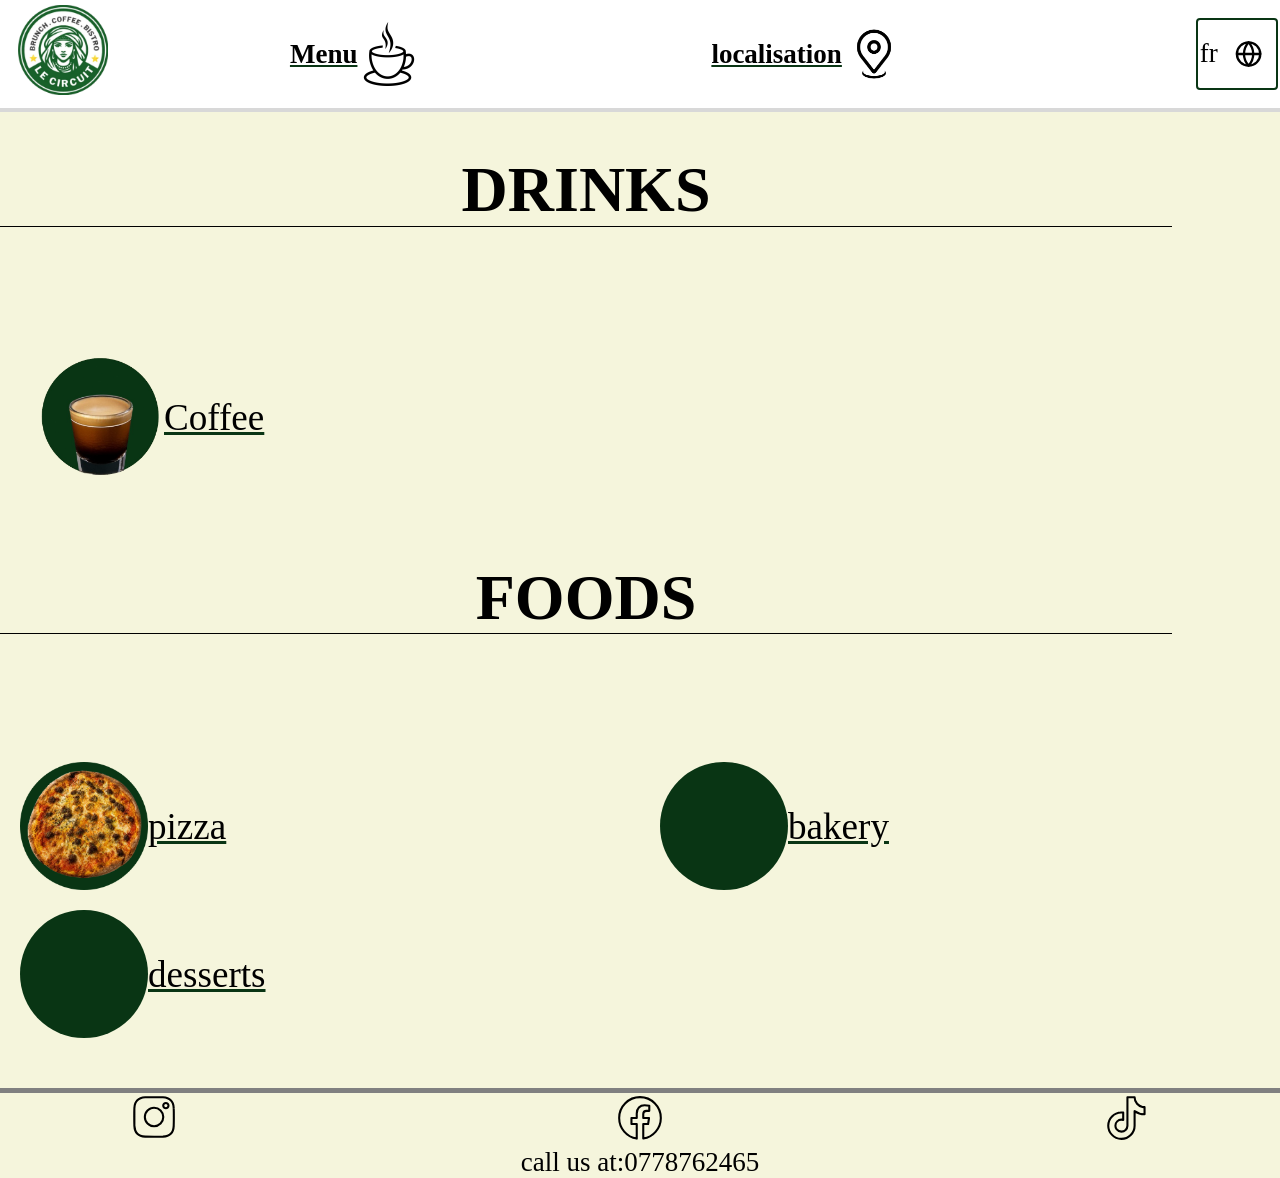
==== menu.html @ 5e97ca15 "initial commit" ====
<!DOCTYPE html>
<html lang="en">
    <head>
    <meta charset="utf-8" />
    <meta name="viewport" content="width=device-width, initial-scale=1.0" />
    <title>Cafe Menu</title>
    <link href="styles.css" rel="stylesheet"/>
    </head>
    <body id="body">
        <div class="site-header">
            <a href="index.html"><img class="logo" src="png's\le_circuit_logo_croped.webp" ></a>
            <div class="links">
                <a href="menu.html"  class=" menu-button"><div class="inline">
                <p  data-en="Menu" data-fr="Menu">Menu</p> 
                <img src="png's/coffee-icon.png">
                </div> </a>
                <a href="https://maps.app.goo.gl/eecMspUZtFfN9X2f8"  class="menu-button"><div class="inline">
                <p class="tr "   data-en="find us" data-fr="localisation">find us</p> 
                <img src="png's/Download.png">
                </div> </a>
            </div>
        <div class="sright" id="lan-button">
            <p class="tr" id="lan-button"  data-en="en" data-fr="fr">en </p>
            <svg xmlns="http://www.w3.org/2000/svg" width="28" height="28" viewBox="0 0 24 24" fill="none" stroke="currentColor" stroke-width="2" stroke-linecap="round" stroke-linejoin="round" class="feather feather-globe"><circle cx="12" cy="12" r="10"></circle><line x1="2" y1="12" x2="22" y2="12"></line><path d="M12 2a15.3 15.3 0 0 1 4 10 15.3 15.3 0 0 1-4 10 15.3 15.3 0 0 1-4-10 15.3 15.3 0 0 1 4-10z"></path></svg>
        </div>
        
        </div>
    <div class="slogo">
      <a href="index.html"><img class="mlogo" src="png's\le_circuit_logo_croped.webp" ></a>
    </div >
        <h1 class="type">DRINKS</h1>
        <div class="grid-container" id="drinkie">

        
        </div>
        <h1 class="type">FOODS</h1>
        <div class="grid-container" id="foodie">
            
        </div>
    <hr class="devide color">
    <footer>
      
      <a href="https://www.instagram.com/le.circuit/"><img src="png's/instagram-outline-svgrepo-com.svg" class="small"></a>
      <a href="https://www.facebook.com/people/Le-Circuit/61587492091959/"><img src="png's/facebook-outline-svgrepo-com.svg" class="small"></a>
      <a href="https://www.tiktok.com/@le.circuit42"><img src="png's/tiktok-outline-svgrepo-com.svg" class="small"></a>
    </footer>
    <p>call us at  <a href="tel:0778762465"></a>:0778762465</p>
    
    <script src="test.js"></script>
        
        

    </body>
---- styles.css ----
body {
  font-family: Verdana;
  padding: 0;
  margin:0;
  background-color: beige;
  
}
.color{
  background-color: beige;
}
a:visited,a:link{

  color:#093514;
}
.prod{
  margin-bottom: 20px;
  margin-left: 20px;
}
.group h1{
  display: flex;
  justify-content: center;
}
.group{
  width: 100%;
}

a:active{
  animation: interact 1s ease;
}
p,h2{
  flex:1;
  text-align: center;
  margin-top: auto;
  margin-bottom: auto;
  color: white;
  font-size:3vw;
}
.left{
  justify-self: left;
}
h1{
  display: flex;
  flex:1;
  justify-content: center !important;
  align-items: center;

  color: white;
  font-size: 3vw;
  margin-right:0;
}
.bordered{
  font-size: 2.5vw;
  color: white !important;
  padding:2%;
  border : solid white ;
  border-radius: 20px;
  margin-right: 5%;
  transition: background-color 0.3s ease;

}
.bordered:hover{
  background-color: black;

}
.area .growable{
  font-size: 2.9vw;
}
p{
  display: flex;
  flex-grow: 1;
  margin-right: 0;
  justify-content: center;
  color: black;
  font-size: 3vh;
}
h1{
  padding: 10px;
}
footer{
  margin-left:10% ;
  margin-right: 10%;
  width:80%;
  display: flex;
  justify-content: space-between;
  
}
.site-header {
  display: flex;
  justify-content:space-between;
  align-content: center;
  position: sticky;
  top:0;
  width: 100%;
  height: 12vh;
  margin-bottom: 0px;
  border-bottom: 4px rgba(100,100,100,25%) solid;
  background-color: white;

  z-index: 1000;


}
b{
  margin-left: auto;
  margin-right: auto;
  padding:10px;
}
.links{
  width: 1000vw;
  display: flex;
  justify-content:space-evenly;
  align-items: center;
  flex-grow: 1;
}
.logo{
  position: absolute;
  margin-top: 0.5vh;
  margin-left: 2vh;
  margin-right:-20px ;
  height: 10vh;
  margin-bottom:-0px;
  margin-right: 0px; 
}
.slogo{
  display: flex;
  width: 75%;
  margin-left: 12.5%;
  justify-content: center;
  background-color: beige;
}
.mlogo{
  display: none;
  width:auto;
  margin-left: auto;
  height: 15vh;

  margin-right: 0px; 
}
a:focus {
  outline: none;
}
a {
  -webkit-tap-highlight-color: transparent;
}
hr{
  border: none;
  width: 75%;
  margin-top: 0;
  margin-bottom: 0;
  padding-bottom:30px;
  background-color: beige;
  color: white;
}
.sright{
  display: flex;
  align-items: center;
  justify-content: center;
  padding: 2px;
  border: solid #093514 2px ;
  border-radius: 4px;
  margin-right:2px ;
  user-select: none;
  align-self: center;
  height: 60%;
}
.sright:hover {
  background-color: black;
  color: white;
}
.sright:hover p{
  color: white;
}
.sright svg{
  margin-left: 5px;
  width: 4vw;
}

.block{
  display:flex;
  align-items: center;
  justify-content: flex-start;
  margin-left: 12.5%;
  width: 75%;
  background-color: #093514;
  
}
.cent img{
  height: 340px;
}
.ablock{
  display:flex;
  align-items: center;
  justify-content: space-between;
  background-color: #093514;
  
}
.sblock{
  display:flex;
  align-items: center;
  margin-left: 40%;
  width: 20%;
  background-color: #093514;
  margin-bottom: 20px;
}
.menu-button{
  font-weight:bold ;
  
}
.nice{
  width:50%;
  height: auto;
}
.right1{
  margin-left: auto;
}
.color{
  background-color: beige;
}
.devide{
  width: 100%;
  border-bottom: 5px gray solid;
}
.small{
  flex-grow: 1;
  height: 50px;
  width: 50px;
  
}
.type{
  display: flex;
  justify-content: flex-start;
  color:black;
  border-bottom: 1px  solid black;
  width: 90%;
  height: 4vw;
  margin-bottom: 10vw;
  justify-self: center;
  font-size: 5vw;
}
.inline{
  display: flex;
  justify-content: center;
  align-items: center;
}
.inline p{
  display: flex;
  height: 100%;
  justify-content: center;
  align-items: center;
}
.inline img{
  width: 5vw;

}
.pad{
  padding-top:30px;
  padding-bottom:30px ;
  margin-left: 10%;
  width: 80%;
  
}
.grid-container{
    display: grid;
    grid-template-columns: 1fr 1fr ;

}
.grid-container1{
    display: grid;
    grid-template-columns: 1fr 1fr ;
}

.area{
    display: flex;
    justify-content: flex-start;
    align-items: center;
  
  margin-bottom: 20px;
  
}
.area1{
  display:flex;
  flex-direction: column;
  justify-content: center;
  align-items: center;
  

  
}
.area1 img{

  justify-self: center;
  width: 50%;
}
.area p{

    display: flex;
    justify-content: flex-start;
    margin: 0;
    font-size: 4cqw;
}
.area img{
  
  margin-left: 20px;
  
  width: 20%;
}

.cent p{
  display: flex;
  justify-content: center;
  margin-bottom: 20px;
  
}
.right{
  display: flex;
  justify-content: flex-end;
  align-items: flex-end;
}
label{
  color: white;
  font-size: 2vw;
}
.product-name {
  color:rgb(255, 255, 255);
  font-size: 6cqw;
  width: 100%;
}
.calorie {
  display: flex;
  font-size: 4cqw;
  color:#818181;
  justify-content: center;

}
.price{
  width: 100%;
  font-size: 10cqw;
  color:rgb(255, 255, 255);
}
.title{
  display: flex;
  color: black;
  font-size: 7cqw;
  align-items: flex-start;
  justify-content: flex-start;
}
.space{
  margin-left: 50px;
}
.bio{
  color:white;
  font-size: 2cqw;
}
@keyframes interact {
  0%{
    transform: scale(1);
  }
  50%{
    transform: scale(2);
  }
  100%{
    transform: scale(1);
  }
}

@media (width<600px) {
  .grid-container{
    grid-template-columns: 1fr ;
  }
  .grid-container1{
    grid-template-columns: 1fr 1fr ;
  }
  .area p{
    font-size: 7cqw;
  }
  .prof img{
    height: 10vw;
  }
}


@media (width<600px) {
  .bordered{
    font-size: 5vw;
  }
  .logo{
    display: none;
  }
  .mlogo{
    display:block;
    padding: 10px;
  }
  .slogo{
    width: 100%;
    margin: 0;
  }
  hr{
    width: 100%;
    margin: 0;
    background-color:beige
  }
  .block{
    display: flex;
    flex-direction: column;
    width: 100%;
    margin: 0;
    background-color: #093514;
    text-align: center;
  }
  .ablock{
    display: flex;
    flex-direction: row;
    width: 100%;
    margin: 0;
    background-color: #093514;
    text-align: center;
  }
  .nice{
    padding-top: 2.5%;
    padding-bottom: 0;
    width:95%;
  }
  .descy{
    padding: 0;
    font-size: 6cqw;
    margin-bottom: 20px;
    padding: 0;
  }
  .desc{
    font-size: 6cqw;
    margin-bottom: 20px;
    padding: 0;
  }
  .right{
    order: 1;

  }
  .descy{
    order: 2;
  }
  .bio{
    color:white;
    font-size: 5cqw;
  }
  .logo{
    display: none;
  }
  .go{
    display: none;
  }
  .site-header{
    height: 5vh;
  }
  footer{
    background-color: beige;
  }
  h1{
    font-size: 3.5vw;
  }
  .area .growable{
    font-size: 6.7vw;
  }
}
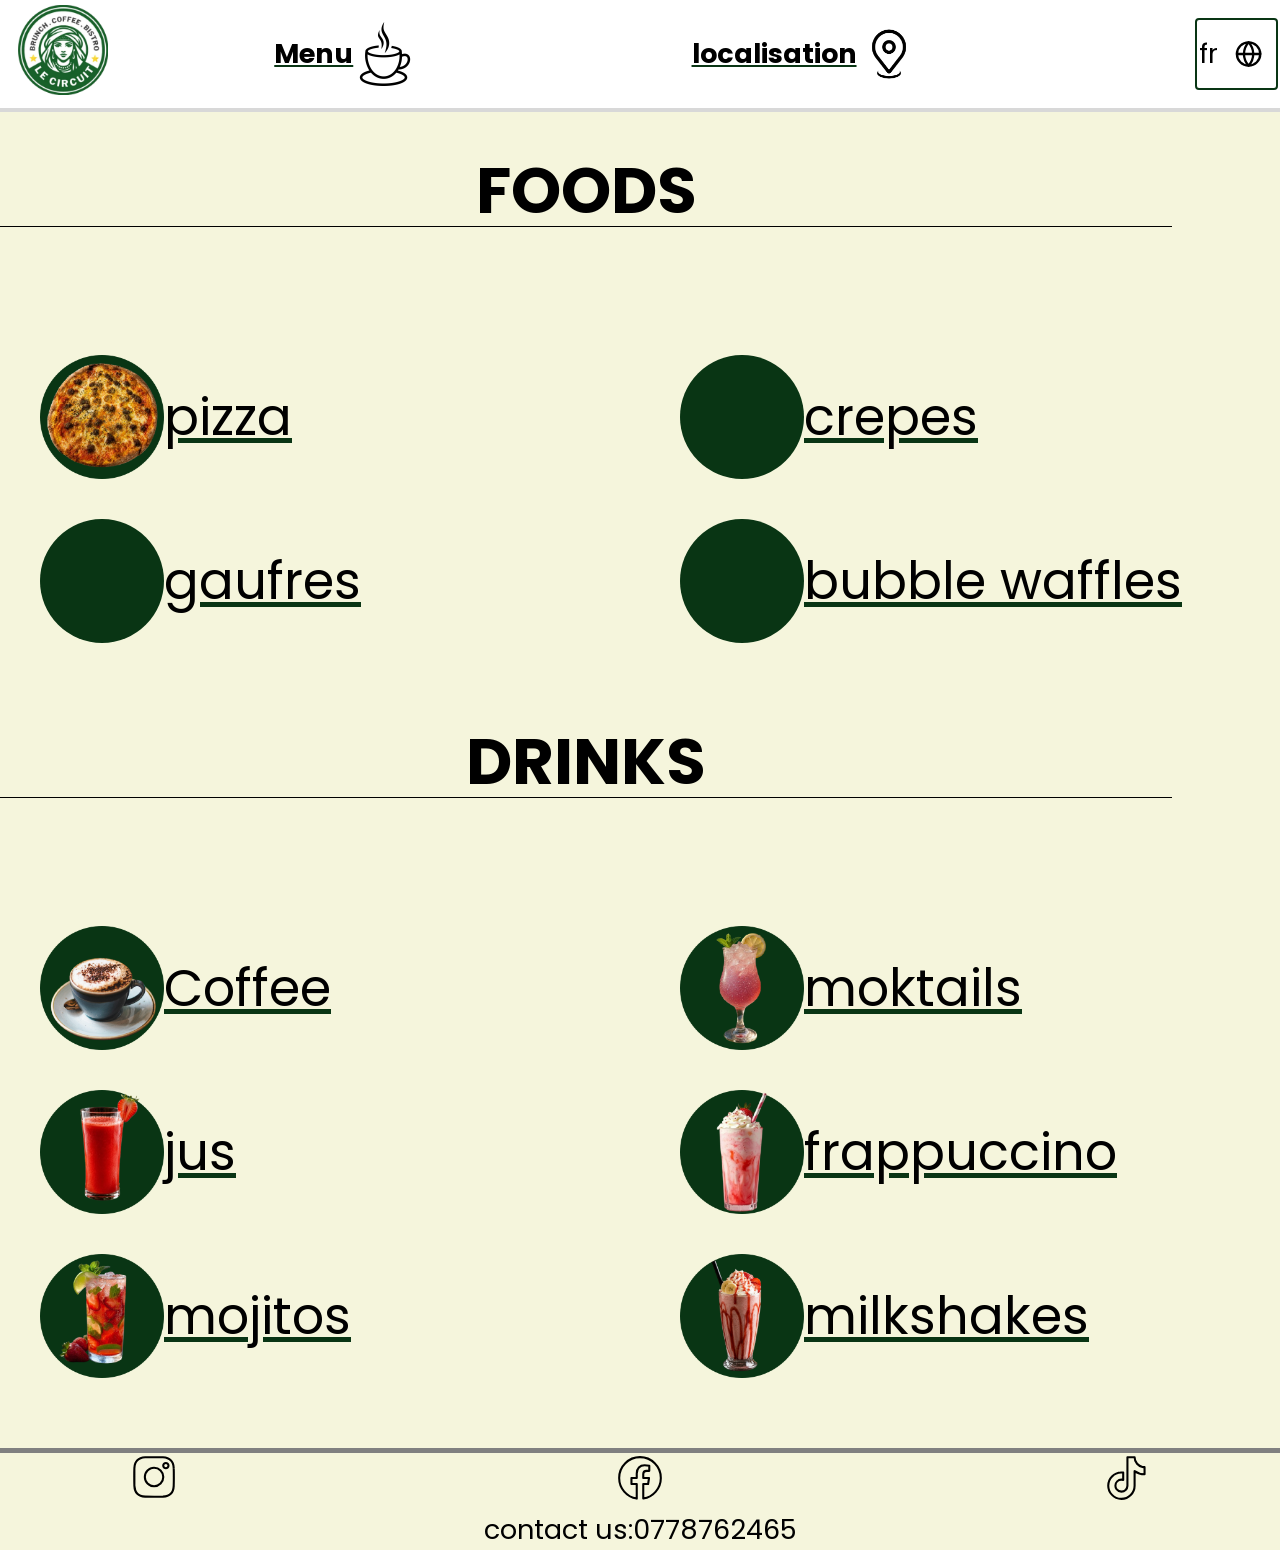
==== commit bf3ba113: "idonno" ====
--- a/menu.html
+++ b/menu.html
@@ -28,12 +28,12 @@
     <div class="slogo">
       <a href="index.html"><img class="mlogo" src="png's\le_circuit_logo_croped.webp" ></a>
     </div >
-        <h1 class="type">DRINKS</h1>
+        <h1 class="type">FOODS</h1>
         <div class="grid-container" id="drinkie">
 
         
         </div>
-        <h1 class="type">FOODS</h1>
+        <h1 class="type">DRINKS</h1>
         <div class="grid-container" id="foodie">
             
         </div>
@@ -44,7 +44,7 @@
       <a href="https://www.facebook.com/people/Le-Circuit/61587492091959/"><img src="png's/facebook-outline-svgrepo-com.svg" class="small"></a>
       <a href="https://www.tiktok.com/@le.circuit42"><img src="png's/tiktok-outline-svgrepo-com.svg" class="small"></a>
     </footer>
-    <p>call us at  <a href="tel:0778762465"></a>:0778762465</p>
+    <p>contact us  <a href="tel:0778762465"></a>:0778762465</p>
     
     <script src="test.js"></script>
         
--- a/styles.css
+++ b/styles.css
@@ -1,5 +1,7 @@
+@import url('https://fonts.googleapis.com/css2?family=Inter:wght@400;500;600&display=swap');
+@import url('https://fonts.googleapis.com/css2?family=Poppins:wght@400;500&display=swap');
 body {
-  font-family: Verdana;
+  font-family: 'Poppins', 'Inter', sans-serif;
   padding: 0;
   margin:0;
   background-color: beige;
@@ -13,6 +15,12 @@
   color:#093514;
 }
 .prod{
+
+  margin-bottom: 20px;
+  margin-left: 20px;
+}
+.prod1{
+  text-decoration: none;
   margin-bottom: 20px;
   margin-left: 20px;
 }
@@ -62,7 +70,7 @@
   background-color: black;
 
 }
-.area .growable{
+.growable{
   font-size: 2.9vw;
 }
 p{
@@ -269,6 +277,8 @@
     grid-template-columns: 1fr 1fr ;
 }
 
+
+
 .area{
     display: flex;
     justify-content: flex-start;
@@ -277,20 +287,6 @@
   margin-bottom: 20px;
   
 }
-.area1{
-  display:flex;
-  flex-direction: column;
-  justify-content: center;
-  align-items: center;
-  
-
-  
-}
-.area1 img{
-
-  justify-self: center;
-  width: 50%;
-}
 .area p{
 
     display: flex;
@@ -304,7 +300,28 @@
   
   width: 20%;
 }
-
+.area1{
+  
+  display: flex;
+  justify-content: flex-start;
+  align-items: center;
+  
+  margin-bottom: 20px;
+  
+}
+.area1 p{
+
+  display: flex;
+  justify-content: flex-start;
+  margin-left: 20px;
+  font-size: 20px;
+}
+.area1 img{
+  
+  margin-left: 20px;
+  
+  width: 20%;
+}
 .cent p{
   display: flex;
   justify-content: center;
@@ -364,6 +381,20 @@
 }
 
 @media (width<600px) {
+  .area1{
+    display:flex;
+    flex-direction: column;
+    justify-content: center;
+    align-items: center;
+    
+
+    
+  }
+  .area1 img{
+
+    justify-self: center;
+    width: 100px;
+  }
   .grid-container{
     grid-template-columns: 1fr ;
   }
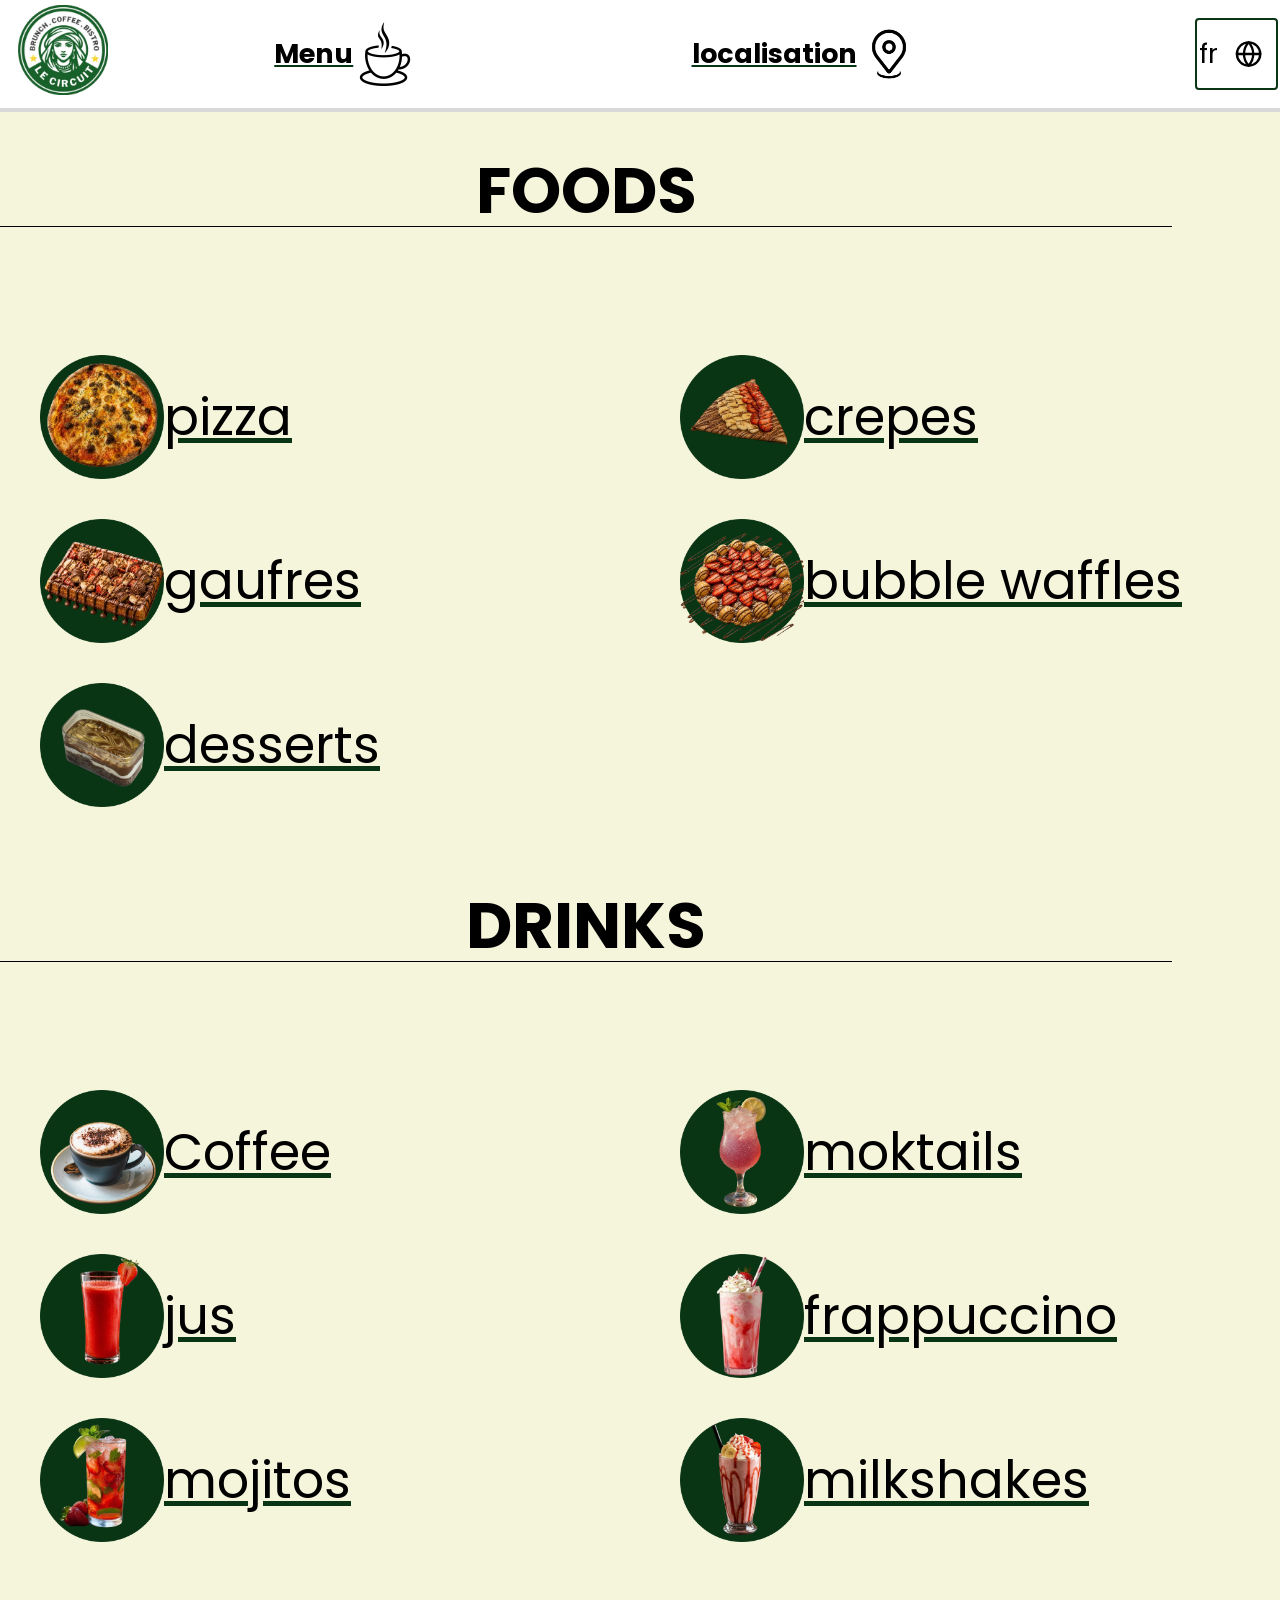
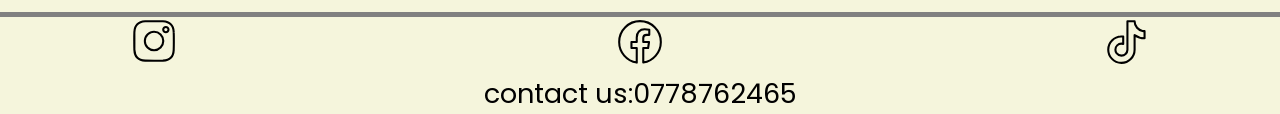
==== commit 9bc7092f: "added logo" ====
--- a/menu.html
+++ b/menu.html
@@ -1,6 +1,7 @@
 <!DOCTYPE html>
 <html lang="en">
     <head>
+        <link rel="icon" href="png's\le_circuit_logo_croped.webp" type="image/png">
     <meta charset="utf-8" />
     <meta name="viewport" content="width=device-width, initial-scale=1.0" />
     <title>Cafe Menu</title>
--- a/styles.css
+++ b/styles.css
@@ -14,15 +14,21 @@
 
   color:#093514;
 }
+
+input{
+  width :2vw;
+  height: 2vw;
+}
+* {
+  pointer-events: auto !important;
+}
 .prod{
-
   margin-bottom: 20px;
   margin-left: 20px;
 }
 .prod1{
   text-decoration: none;
   margin-bottom: 20px;
-  margin-left: 20px;
 }
 .group h1{
   display: flex;
@@ -75,7 +81,7 @@
 }
 p{
   display: flex;
-  flex-grow: 1;
+
   margin-right: 0;
   justify-content: center;
   color: black;
@@ -301,7 +307,7 @@
   width: 20%;
 }
 .area1{
-  
+
   display: flex;
   justify-content: flex-start;
   align-items: center;
@@ -314,6 +320,7 @@
   display: flex;
   justify-content: flex-start;
   margin-left: 20px;
+  
   font-size: 20px;
 }
 .area1 img{
@@ -335,7 +342,7 @@
 }
 label{
   color: white;
-  font-size: 2vw;
+  font-size: 2.7vw;
 }
 .product-name {
   color:rgb(255, 255, 255);
@@ -351,18 +358,21 @@
 }
 .price{
   width: 100%;
-  font-size: 10cqw;
+  font-size: 9.5cqw;
   color:rgb(255, 255, 255);
 }
 .title{
   display: flex;
   color: black;
-  font-size: 7cqw;
+  font-size: 4cqw;
   align-items: flex-start;
-  justify-content: flex-start;
+
 }
 .space{
-  margin-left: 50px;
+  margin-left: 10%;
+  display: block !important;
+  text-align: left;
+  font-size: 5vw;
 }
 .bio{
   color:white;
@@ -379,9 +389,37 @@
     transform: scale(1);
   }
 }
-
+.ingreediant{
+  display: flex;
+  justify-content: center;
+}
+.equal{
+  width: 50%;
+}
+.space{
+  margin-left: 25%;
+  display: block !important;
+  text-align: left;
+  font-size: 2.5vw;
+}
 @media (width<600px) {
+  .equal{
+    width: 100%;
+  }
+  .ingreediant{
+    display: block;
+
+  }
+
+  .title{
+    display: flex;
+    color: black;
+    font-size: 7cqw;
+    align-items: flex-start;
+    justify-content: flex-start;
+  }
   .area1{
+    width: 100%;
     display:flex;
     flex-direction: column;
     justify-content: center;
@@ -412,6 +450,12 @@
 
 @media (width<600px) {
   .bordered{
+    font-size: 5vw;
+  }
+  .space{
+    margin-left: 25%;
+    display: block !important;
+    text-align: left;
     font-size: 5vw;
   }
   .logo{
@@ -490,5 +534,6 @@
   }
   .area .growable{
     font-size: 6.7vw;
+    width: 100px;
   }
 }
